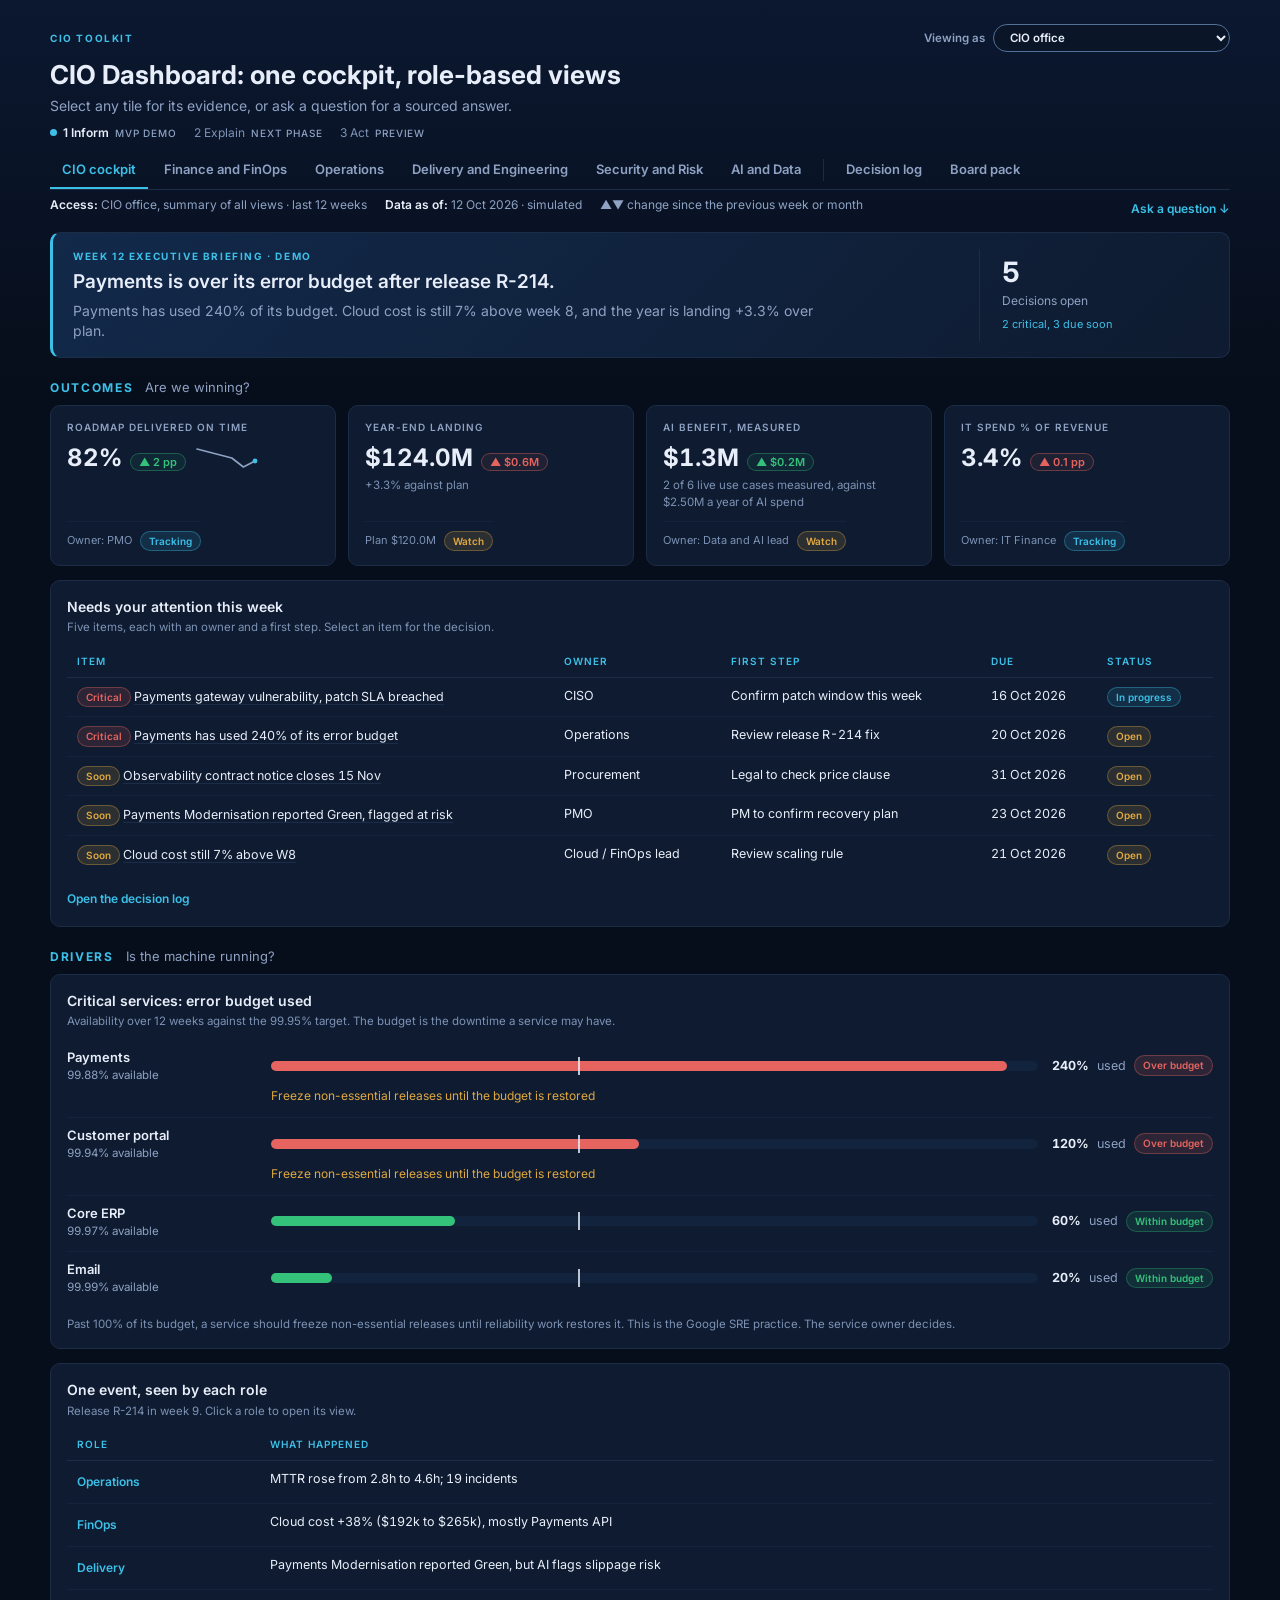
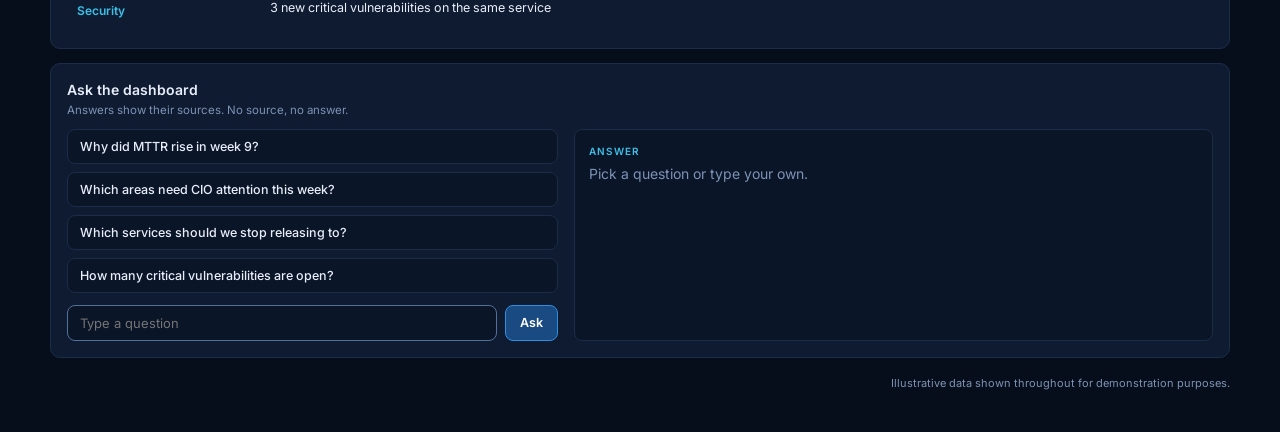
==== index.html @ 907cb919 "Add CIO Toolkit Dashboard v5: outcomes first, error budget, forecast vs plan, DORA, AI value Co-Auth" ====
<!doctype html>
<html lang="en">
<head>
<meta charset="utf-8">
<meta name="viewport" content="width=device-width, initial-scale=1">
<title>CIO Toolkit Role Views</title>
<link rel="preconnect" href="https://fonts.googleapis.com">
<link href="https://fonts.googleapis.com/css2?family=Inter:wght@400;500;600;700&display=swap" rel="stylesheet">
<link rel="stylesheet" href="styles.css">
</head>
<body>
<div class="wrap">
  <div class="top">
    <div class="eyebrow">CIO Toolkit</div>
    <div class="rolebar">
      <label for="role">Viewing as</label><select id="role"></select>
    </div>
  </div>
  <h1>CIO Dashboard: one cockpit, role-based views</h1>
  <p class="lede">Select any tile for its evidence, or ask a question for a sourced answer.</p>
  <ol class="road" aria-label="Programme roadmap">
    <li class="on" aria-current="step">1 Inform <small>MVP demo</small></li>
    <li>2 Explain <small>Next phase</small></li>
    <li>3 Act <small>Preview</small></li>
  </ol>

  <div class="tabs" id="tabs" role="tablist" aria-label="Views"></div>
  <div class="meta" id="meta"></div>
  <div id="view" role="tabpanel"></div>

  <div class="foot">Illustrative data shown throughout for demonstration purposes.</div>
</div>
<dialog id="detail" aria-labelledby="detail-title"><div id="detail-body"></div><button type="button" class="primary" id="close">Close</button></dialog>
<div id="toast" role="status"></div>
<script type="module" src="app.js"></script>
</body>
</html>
---- styles.css ----
:root{color-scheme:dark;--bg:#070e1b;--panel:#0e1b30;--panel2:#0a1527;--line:#1b2c47;--ink:#e8eef9;--muted:#8fa2c3;--dim:#7d92b4;--ctrl:#52709a;--purple-text:#a58df0;--cyan:#3cc0e8;--blue:#2d8fe0;--purple:#8c6fdc;--amber:#e0a840;--green:#34c27a;--red:#e5645f}
*{box-sizing:border-box}
body{margin:0;background:var(--bg);background-image:linear-gradient(180deg,#0b1830 0,#070e1b 380px);color:var(--ink);font:14px/1.45 Inter,"Segoe UI",system-ui,sans-serif;padding-inline:16px}
.wrap{max-width:1180px;margin:0 auto;padding-block:24px 40px}
.eyebrow{font-size:10px;letter-spacing:.16em;text-transform:uppercase;color:var(--cyan);font-weight:700}
h1{font-size:26px;margin:6px 0 4px;font-weight:700;text-wrap:balance}
.lede{color:var(--muted);margin:0 0 16px;max-width:760px}
.steps{display:grid;grid-template-columns:repeat(3,minmax(0,1fr));border:1px solid var(--line);border-radius:12px;padding:3px;background:var(--panel2);margin-bottom:18px}
.step{padding:9px 8px;text-align:center;font-weight:600;font-size:13px;color:var(--dim);border-radius:9px}
.step small{font-size:9px;letter-spacing:.08em;margin-left:6px;text-transform:uppercase}
.step.on{background:linear-gradient(180deg,#1a4a82,#143a68);color:#fff;border:1px solid var(--blue)}
.tabs{display:flex;gap:4px;overflow-x:auto;border-bottom:1px solid var(--line);margin-bottom:14px;scrollbar-width:thin}
.tab{background:none;border:0;border-bottom:2px solid transparent;color:var(--muted);font:600 13px Inter,sans-serif;padding:10px 12px;cursor:pointer;white-space:nowrap}
.tab:hover{color:var(--ink)}
.tab.on{color:var(--cyan);border-bottom-color:var(--cyan)}
.bar{display:flex;flex-wrap:wrap;gap:8px;margin-bottom:14px}
.pill{border:1px solid var(--line);background:var(--panel2);border-radius:999px;padding:5px 12px;font-size:11.5px;color:var(--muted)}
.pill b{color:var(--ink);font-weight:600}
.tiles{display:grid;grid-template-columns:repeat(4,minmax(0,1fr));gap:12px;margin-bottom:14px}
.tile{background:var(--panel);border:1px solid var(--line);border-radius:10px;padding:14px 16px;min-width:0}
.tile .l{font-size:10px;letter-spacing:.1em;text-transform:uppercase;color:var(--muted);font-weight:600}
.tile .v{font-size:24px;font-weight:700;margin:6px 0 2px;font-variant-numeric:tabular-nums}
.tile .s{font-size:11.5px;color:var(--dim)}
.tile .s.warn{color:var(--amber)}.tile .s.good{color:var(--green)}.tile .s.bad{color:var(--red)}
.grid2{display:grid;grid-template-columns:minmax(0,1.25fr) minmax(0,1fr);gap:12px;margin-bottom:14px}
.panel{background:var(--panel);border:1px solid var(--line);border-radius:10px;padding:16px;margin-bottom:14px;min-width:0}
.grid2 .panel{margin-bottom:0}
.panel h3{margin:0 0 2px;font-size:14px;font-weight:600}
.panel .sub{font-size:11.5px;color:var(--dim);margin:0 0 10px}
.chart{overflow-x:auto}
.chart svg{display:block;width:100%;min-width:440px;height:auto}
.chart text{fill:var(--dim);font-size:11px;font-family:Inter,sans-serif}
.legend{display:flex;gap:14px;flex-wrap:wrap;font-size:11px;color:var(--muted);margin-top:6px}
.legend i{display:inline-block;width:9px;height:9px;border-radius:2px;margin-right:5px}
.tw{overflow-x:auto}
table{border-collapse:collapse;width:100%;font-size:12.5px;font-variant-numeric:tabular-nums}
th{font-size:10px;letter-spacing:.1em;text-transform:uppercase;color:var(--cyan);font-weight:600;text-align:left;padding:8px 10px;border-bottom:1px solid var(--line);white-space:nowrap}
td{padding:9px 10px;border-bottom:1px solid #14243c;vertical-align:top}
td.r,th.r{text-align:right}
tr:last-child td{border-bottom:0}
.b{display:inline-block;font-size:10px;font-weight:600;padding:2px 8px;border-radius:999px;white-space:nowrap}
.b-red{background:rgba(229,100,95,.15);color:var(--red);border:1px solid rgba(229,100,95,.35)}
.b-green{background:rgba(52,194,122,.12);color:var(--green);border:1px solid rgba(52,194,122,.3)}
.b-amber{background:rgba(224,168,64,.14);color:var(--amber);border:1px solid rgba(224,168,64,.35)}
.b-blue{background:rgba(60,192,232,.12);color:var(--cyan);border:1px solid rgba(60,192,232,.35)}
.src{color:var(--dim);font-size:11.5px}
.link{background:none;border:0;color:var(--cyan);font:600 12px Inter,sans-serif;cursor:pointer;padding:0}
.hb{display:grid;grid-template-columns:minmax(90px,150px) minmax(0,1fr) 64px;gap:10px;align-items:center;margin:9px 0;font-size:12.5px}
.hb .t{height:10px;background:#12233d;border-radius:5px;position:relative}
.hb .f{height:100%;border-radius:5px}
.hb .tg{position:absolute;top:-4px;bottom:-4px;width:2px;background:var(--amber)}
.hb .n{text-align:right;font-variant-numeric:tabular-nums;color:var(--ink)}
.note{border:1px solid rgba(224,168,64,.35);background:rgba(224,168,64,.07);color:var(--amber);border-radius:8px;padding:9px 12px;font-size:12px;margin-bottom:14px}
.note.info{border-color:rgba(60,192,232,.3);background:rgba(60,192,232,.06);color:var(--cyan)}
.ask{display:grid;grid-template-columns:minmax(0,1fr) minmax(0,1.3fr);gap:16px}
.qs{display:flex;flex-direction:column;gap:8px}
.q{text-align:left;background:var(--panel2);border:1px solid var(--line);color:var(--ink);font:500 12.5px Inter,sans-serif;padding:9px 12px;border-radius:8px;cursor:pointer}
.q:hover,.q.on{border-color:var(--cyan)}
.askf{display:flex;gap:8px;margin-top:4px}
.askf input{flex:1;min-width:0;background:var(--panel2);border:1px solid var(--line);color:var(--ink);border-radius:8px;padding:9px 12px;font:13px Inter,sans-serif}
.askf button{background:#1a4a82;border:1px solid var(--blue);color:#fff;border-radius:8px;padding:0 14px;font:600 12.5px Inter,sans-serif;cursor:pointer}
.ans{background:var(--panel2);border:1px solid var(--line);border-radius:8px;padding:14px;min-height:150px}
.ans .h{font-size:10px;letter-spacing:.1em;text-transform:uppercase;color:var(--cyan);font-weight:600;margin-bottom:6px}
.ans.deny .h{color:var(--amber)}
.ans p{margin:0 0 10px}
.chips{display:flex;flex-wrap:wrap;gap:6px}
.chip{font-size:11px;border:1px solid var(--line);border-radius:6px;padding:3px 8px;color:var(--muted)}
.cols3{display:grid;grid-template-columns:repeat(3,minmax(0,1fr));gap:12px}
.dec{display:flex;gap:10px;margin:0 0 10px;color:var(--muted)}
.dec b.n{color:var(--cyan);min-width:18px}
.tile{position:relative}
.tile .ai{position:absolute;top:12px;right:12px;font-size:9px;letter-spacing:.06em;text-transform:uppercase;border-radius:999px;padding:1px 7px;font-weight:600;border:1px solid var(--line);color:var(--dim)}
.tile .ai.hi{color:var(--cyan);border-color:rgba(60,192,232,.4)}
.tile .ai.md{color:var(--purple);border-color:rgba(140,111,220,.45)}
.tile .l{padding-right:62px}
.chip{cursor:pointer;background:none;font:11px Inter,sans-serif}
.chip:hover,.chip.on{border-color:var(--cyan);color:var(--cyan)}
.chip:before{content:"\2197";margin-right:5px;color:var(--cyan)}
.prev{margin-top:10px;border-left:2px solid var(--cyan);padding:6px 10px;background:rgba(60,192,232,.05);font-size:12px;color:var(--muted)}
.prev b{color:var(--cyan);font-weight:600;font-size:10px;letter-spacing:.08em;text-transform:uppercase;display:block;margin-bottom:2px}
.verify{font-size:11px;color:var(--dim);margin-top:10px}
.step span.d{display:block;font-weight:400;font-size:10.5px;color:var(--dim);margin-top:2px}
.foot{font-size:11px;color:var(--dim);text-align:right;margin-top:18px}
@media(max-width:860px){.tiles{grid-template-columns:repeat(2,minmax(0,1fr))}.grid2,.ask,.cols3{grid-template-columns:minmax(0,1fr)}h1{font-size:21px}}
@media(max-width:480px){.step small{display:block;margin:0}.tile .v{font-size:20px}}
/* ---------- v3 additions ---------- */
.top{display:flex;justify-content:space-between;align-items:center;gap:12px;flex-wrap:wrap}
.rolebar{display:flex;align-items:center;gap:8px;flex-wrap:wrap;font-size:11.5px;color:var(--muted);max-width:100%}
.rolebar label{font-weight:600}
.rolebar label+select+label{margin-left:6px}
.rolebar select{background:var(--panel2);border:1px solid var(--line);color:var(--ink);border-radius:999px;padding:5px 12px;font:600 11.5px Inter,"Segoe UI",system-ui,sans-serif;cursor:pointer;max-width:100%}
:focus-visible{outline:2px solid var(--cyan);outline-offset:2px}
button,select{touch-action:manipulation}

/* tabs: separator before the Act group */
.tabsep{flex:none;width:1px;background:var(--line);margin:8px 6px}

/* tiles are buttons that open their evidence */
button.tile{display:flex;flex-direction:column;width:100%;text-align:left;color:inherit;font:inherit;cursor:pointer;transition:border-color .15s,transform .15s}
.tile .tf{margin-top:auto}
.tile .s{margin-bottom:10px}
button.tile:hover{border-color:var(--cyan);transform:translateY(-1px)}
.tile.locked{opacity:.7}
.tile .s{color:var(--dim)}
.tile .v{display:flex;align-items:baseline;gap:8px;flex-wrap:wrap}
.dl{font:600 11px Inter,sans-serif;border-radius:999px;padding:1px 8px;border:1px solid var(--line);white-space:nowrap}
.dl-good{color:var(--green);border-color:rgba(52,194,122,.35);background:rgba(52,194,122,.08)}
.dl-bad{color:var(--red);border-color:rgba(229,100,95,.4);background:rgba(229,100,95,.08)}
.dl-flat{color:var(--muted)}
.tf{display:flex;justify-content:space-between;align-items:center;gap:6px 8px;flex-wrap:wrap;border-top:1px solid #14243c;margin-top:10px;padding-top:9px;font-size:11px;color:var(--dim)}

/* briefing banner */
.briefing{display:grid;grid-template-columns:minmax(0,1fr) 230px;gap:24px;background:linear-gradient(135deg,#12294a,#0e1b30);border:1px solid var(--line);border-left:3px solid var(--cyan);border-radius:10px;padding:18px 22px;margin-bottom:14px}
.briefing.solo{grid-template-columns:minmax(0,1fr)}
.briefing .eyebrow{font-size:10px}
.briefing h2{margin:6px 0 6px;font-size:19px;line-height:1.3;font-weight:600;text-wrap:balance}
.briefing p{margin:0;color:var(--muted);max-width:760px}
.briefing .summary{border-left:1px solid var(--line);padding-left:22px;display:flex;flex-direction:column;justify-content:center;min-width:0}
.briefing .summary strong{font-size:28px;font-variant-numeric:tabular-nums;line-height:1.1}
.briefing .summary span{font-size:12px;color:var(--muted);margin-top:4px}
.briefing .summary small{font-size:11px;color:var(--cyan);margin-top:8px}

/* decision log and status */
.rowbtn{background:none;border:0;padding:0;color:var(--ink);font:inherit;text-align:left;cursor:pointer;text-decoration:underline;text-decoration-color:var(--line);text-underline-offset:3px}
.rowbtn:hover{color:var(--cyan);text-decoration-color:var(--cyan)}
.stsel{background:var(--panel2);border:1px solid var(--line);color:var(--ink);border-radius:8px;padding:5px 8px;font:12px Inter,sans-serif;cursor:pointer}
.tfoot{margin:12px 0 0;display:flex;gap:12px;align-items:center;flex-wrap:wrap}

/* buttons */
.primary{background:#1a4a82;border:1px solid var(--blue);color:#fff;border-radius:8px;padding:8px 14px;font:600 12.5px Inter,sans-serif;cursor:pointer}
.secondary{background:var(--panel2);border:1px solid var(--line);color:var(--ink);border-radius:8px;padding:7px 12px;font:600 12px Inter,sans-serif;cursor:pointer}
.secondary:hover,.primary:hover{border-color:var(--cyan)}

/* evidence and decision dialog */
dialog{border:1px solid var(--line);border-radius:12px;padding:24px;width:min(620px,92vw);max-height:88vh;overflow:auto;background:var(--panel);color:var(--ink);box-shadow:0 25px 80px rgba(0,0,0,.55)}
dialog::backdrop{background:rgba(3,8,18,.72)}
dialog h2{margin:6px 0 8px;font-size:20px;line-height:1.3}
dialog h3{font-size:14px;margin:16px 0 6px}
dialog p{margin:8px 0}
dialog .muted,.muted{color:var(--muted)}
dialog .primary{margin-top:16px}
.source{background:var(--panel2);border:1px solid var(--line);border-radius:8px;padding:12px 14px;font-size:12.5px;line-height:1.8;color:var(--muted);overflow-wrap:anywhere}
.source b{color:var(--ink);font-weight:600}
#toast{position:fixed;bottom:20px;right:20px;max-width:calc(100vw - 32px);background:#1a4a82;border:1px solid var(--blue);color:#fff;padding:11px 16px;border-radius:8px;display:none;z-index:10;font-size:13px}

/* board pack */
.sh{display:flex;justify-content:space-between;align-items:center;gap:12px;flex-wrap:wrap;margin-bottom:12px;font-size:12px;color:var(--muted)}
.pack{max-width:860px;margin:0 auto 14px;padding:28px}
.pack h2{font-size:24px;margin:6px 0 4px}
.pack h3{font-size:15px;border-top:1px solid var(--line);padding-top:16px;margin:22px 0 8px}
.pack p,.pack li{font-size:13.5px;line-height:1.7}
.pack li{margin:6px 0}

@media(max-width:860px){.briefing{grid-template-columns:minmax(0,1fr)}.briefing .summary{border-left:0;border-top:1px solid var(--line);padding:12px 0 0;flex-direction:row;flex-wrap:wrap;align-items:baseline;justify-content:flex-start;gap:2px 12px}.briefing .summary span,.briefing .summary small{margin-top:0}}
@media(max-width:480px){.rolebar{display:grid;grid-template-columns:auto minmax(0,1fr);gap:6px 8px;width:100%}.rolebar label+select+label{margin-left:0}.tile .ai{position:static;align-self:flex-start;margin-bottom:6px}.tile .l{padding-right:0}.hs{display:none}.tf{flex-direction:column;align-items:flex-start}.briefing{padding:16px}.briefing h2{font-size:17px}.pack{padding:18px}}

/* ---------- v3.1: accessibility and research-driven refinements ---------- */
.sr{position:absolute;width:1px;height:1px;margin:-1px;overflow:hidden;clip:rect(0,0,0,0);white-space:nowrap;border:0;padding:0}
/* control boundaries need 3:1 contrast (WCAG 1.4.11); text contrast tokens meet 4.5:1 (WCAG 1.4.3) */
.askf input,.rolebar select,.stsel,.secondary{border-color:var(--ctrl)}
.tile .ai.md{color:var(--purple-text)}
.tile .ai{font-size:10px}
/* pointer targets of at least 24px (WCAG 2.5.8) */
.link{min-height:24px;padding:4px 0}
.chip{padding:5px 9px}

/* sparkline: a trend glyph, word-sized, no axes */
.spark{margin-left:auto;width:64px;height:24px;flex:none;align-self:center}
.spark path{fill:none;stroke:var(--muted);stroke-width:1.6;stroke-linejoin:round;stroke-linecap:round}
.spark circle{fill:var(--cyan)}

/* critical services strip: name, value and a text status (never colour alone) */
.svcs{display:grid;grid-template-columns:repeat(4,minmax(0,1fr));gap:10px}
.svc{background:var(--panel2);border:1px solid var(--line);border-radius:8px;padding:10px 12px;min-width:0}
.svc .n{font-size:12px;color:var(--muted)}
.svc .a{font-size:19px;font-weight:700;font-variant-numeric:tabular-nums;margin:2px 0 6px}
@media(max-width:860px){.svcs{grid-template-columns:repeat(2,minmax(0,1fr))}}

@media(prefers-reduced-motion:reduce){*{transition:none !important;animation:none !important;scroll-behavior:auto !important}button.tile:hover{transform:none}}
/* ---------- v4: lighter chrome, so the answer and the actions come first ---------- */
h1{margin:4px 0 2px}
.lede{margin:0 0 8px}
.road{list-style:none;display:flex;gap:6px 18px;flex-wrap:wrap;margin:0 0 10px;padding:0;font-size:12px;color:var(--dim)}
.road li{display:flex;align-items:baseline;gap:6px}
.road li.on{color:var(--ink);font-weight:600}
.road li.on::before{content:"";width:7px;height:7px;border-radius:50%;background:var(--cyan);align-self:center;flex:none}
.road small{font-size:10px;letter-spacing:.08em;text-transform:uppercase;color:var(--muted);font-weight:500}
.tabs{margin-bottom:6px}
.meta{display:flex;flex-wrap:wrap;gap:2px 18px;font-size:12px;color:var(--muted);margin:0 0 12px;min-height:18px}
.meta b{color:var(--ink);font-weight:600}
.meta .askjump{margin-left:auto;color:var(--cyan);font-weight:600}
.tile .l{padding-right:0}
.briefing{padding:16px 20px}
.briefing.solo h2{margin-bottom:4px}

/* critical services: one compact row per service */
.svc{padding:8px 12px}
.svc .a{display:inline;font-size:17px;margin:0 8px 0 0}
.svc .r{display:flex;align-items:center;flex-wrap:wrap;gap:4px 8px;margin-top:2px}

@media(max-width:480px){
  .rolebar{display:grid;grid-template-columns:minmax(0,1fr) auto;gap:6px 8px;width:100%}
  .rolebar>label{position:absolute;width:1px;height:1px;overflow:hidden;clip:rect(0,0,0,0);white-space:nowrap}
  .lede{font-size:13px}
  h1{font-size:20px}
  .road{display:none}
}
/* ---------- v5: section labels, error budget ---------- */
.chart.wide svg{min-width:640px}
.sec-h{display:flex;align-items:baseline;flex-wrap:wrap;gap:2px 12px;margin:20px 0 8px}
.sec-h h2{margin:0;font-size:12px;letter-spacing:.14em;text-transform:uppercase;color:var(--cyan)}
.sec-h span{color:var(--muted);font-size:13px}
.eb{display:grid;gap:4px}
.ebrow{display:grid;grid-template-columns:minmax(120px,190px) minmax(0,1fr) minmax(150px,auto);gap:4px 14px;align-items:center;padding:8px 0;border-top:1px solid #14243c}
.ebrow:first-child{border-top:0}
.ebn{font-size:13px;font-weight:600}
.eba{display:block;font-size:11.5px;font-weight:400;color:var(--muted);font-variant-numeric:tabular-nums}
.ebt{position:relative;height:10px;background:#12233d;border-radius:5px}
.ebf{height:100%;border-radius:5px}
.ebf.ok{background:var(--green)}.ebf.caution{background:var(--amber)}.ebf.over{background:var(--red)}
.ebm{position:absolute;top:-4px;bottom:-4px;width:2px;background:var(--ink);opacity:.8}
.ebv{font-size:12.5px;color:var(--muted);display:flex;align-items:center;gap:8px;flex-wrap:wrap;justify-content:flex-end}
.ebv b{color:var(--ink);font-variant-numeric:tabular-nums}
.ebact{grid-column:2 / -1;font-size:12px;color:var(--amber)}
@media(max-width:640px){.ebrow{grid-template-columns:minmax(0,1fr)}.ebv{justify-content:flex-start}.ebact{grid-column:auto}}
@media print{
  body{background:#fff !important;color:#111 !important;padding-inline:0}
  .top,.lede,h1,.steps,.road,.tabs,.bar,.meta,.foot,.no-print,#toast,dialog{display:none !important}
  .wrap{max-width:none;padding-block:0}
  .panel{background:#fff !important;border:0 !important;color:#111 !important}
  .pack{max-width:none;padding:0}
  .pack h2,.pack h3,.pack p,.pack li,.pack b,.muted{color:#111 !important}
  .pack h3{border-top-color:#999}
  .note{background:#f3f3f3 !important;color:#333 !important;border-color:#999 !important}
  .eyebrow{color:#555 !important}
}
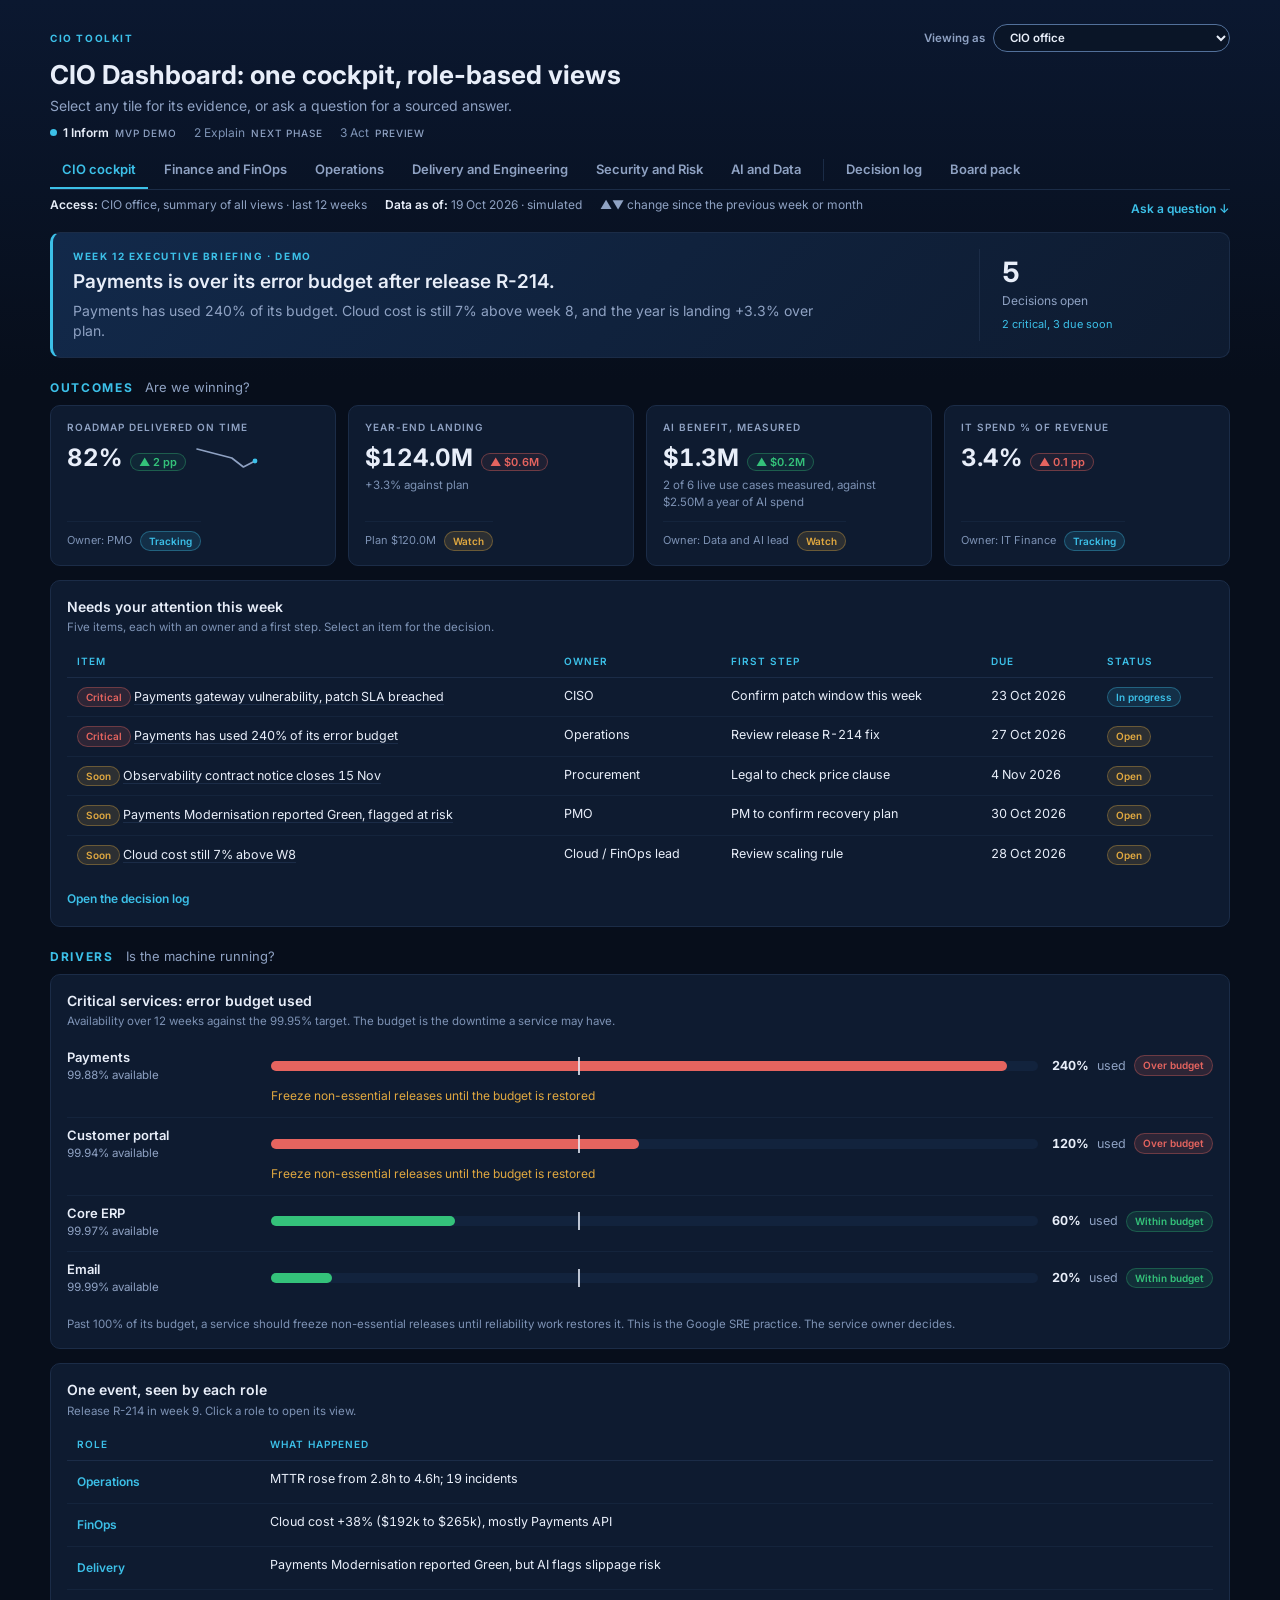
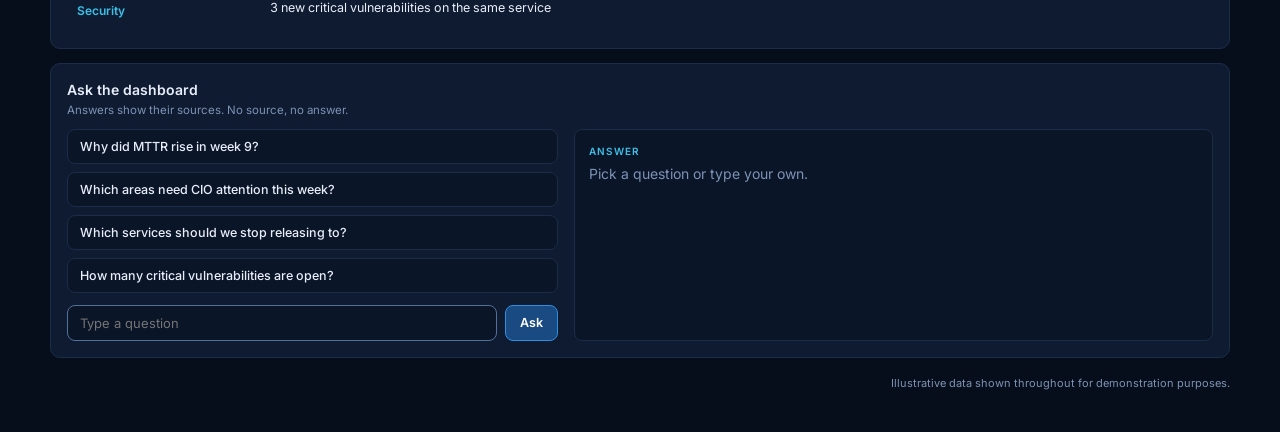
==== commit fd55eb71: "Final: rename to CIO Toolkit Dashboard, link preview image, skip link, current demo dates Co-Authore" ====
--- a/index.html
+++ b/index.html
@@ -3,12 +3,25 @@
 <head>
 <meta charset="utf-8">
 <meta name="viewport" content="width=device-width, initial-scale=1">
-<title>CIO Toolkit Role Views</title>
+<title>CIO Toolkit Dashboard</title>
+<meta name="description" content="One cockpit and role-based views for CIO decisions: outcomes, decisions, reliability, spend and AI value. Illustrative data.">
+<meta name="theme-color" content="#070e1b">
+<meta property="og:type" content="website">
+<meta property="og:site_name" content="CIO Toolkit">
+<meta property="og:title" content="CIO Toolkit Dashboard">
+<meta property="og:description" content="One cockpit and role-based views for CIO decisions: outcomes, decisions, reliability, spend and AI value. Illustrative data.">
+<meta property="og:url" content="https://mittal091.github.io/cio-toolkit-dashboard-v5/">
+<meta property="og:image" content="https://mittal091.github.io/cio-toolkit-dashboard-v5/og-image.png">
+<meta property="og:image:width" content="1200">
+<meta property="og:image:height" content="630">
+<meta name="twitter:card" content="summary_large_image">
+<link rel="icon" href="data:image/svg+xml,%3Csvg xmlns='http://www.w3.org/2000/svg' viewBox='0 0 32 32'%3E%3Crect width='32' height='32' rx='7' fill='%23123a68'/%3E%3Ctext x='16' y='23' font-family='Arial,sans-serif' font-size='19' font-weight='700' text-anchor='middle' fill='%233cc0e8'%3EC%3C/text%3E%3C/svg%3E">
 <link rel="preconnect" href="https://fonts.googleapis.com">
 <link href="https://fonts.googleapis.com/css2?family=Inter:wght@400;500;600;700&display=swap" rel="stylesheet">
 <link rel="stylesheet" href="styles.css">
 </head>
 <body>
+<a class="skip" href="#view">Skip to content</a>
 <div class="wrap">
   <div class="top">
     <div class="eyebrow">CIO Toolkit</div>
@@ -26,7 +39,7 @@
 
   <div class="tabs" id="tabs" role="tablist" aria-label="Views"></div>
   <div class="meta" id="meta"></div>
-  <div id="view" role="tabpanel"></div>
+  <div id="view" role="tabpanel" tabindex="-1"></div>
 
   <div class="foot">Illustrative data shown throughout for demonstration purposes.</div>
 </div>
--- a/styles.css
+++ b/styles.css
@@ -223,9 +223,13 @@
 .ebv b{color:var(--ink);font-variant-numeric:tabular-nums}
 .ebact{grid-column:2 / -1;font-size:12px;color:var(--amber)}
 @media(max-width:640px){.ebrow{grid-template-columns:minmax(0,1fr)}.ebv{justify-content:flex-start}.ebact{grid-column:auto}}
+/* skip link for keyboard users (WCAG 2.4.1) */
+.skip{position:absolute;left:-9999px;top:8px;z-index:30;background:var(--panel);color:var(--ink);padding:8px 14px;border:1px solid var(--cyan);border-radius:8px;font-weight:600;font-size:13px}
+.skip:focus{left:12px}
+#view:focus{outline:none}
 @media print{
   body{background:#fff !important;color:#111 !important;padding-inline:0}
-  .top,.lede,h1,.steps,.road,.tabs,.bar,.meta,.foot,.no-print,#toast,dialog{display:none !important}
+  .skip,.top,.lede,h1,.steps,.road,.tabs,.bar,.meta,.foot,.no-print,#toast,dialog{display:none !important}
   .wrap{max-width:none;padding-block:0}
   .panel{background:#fff !important;border:0 !important;color:#111 !important}
   .pack{max-width:none;padding:0}
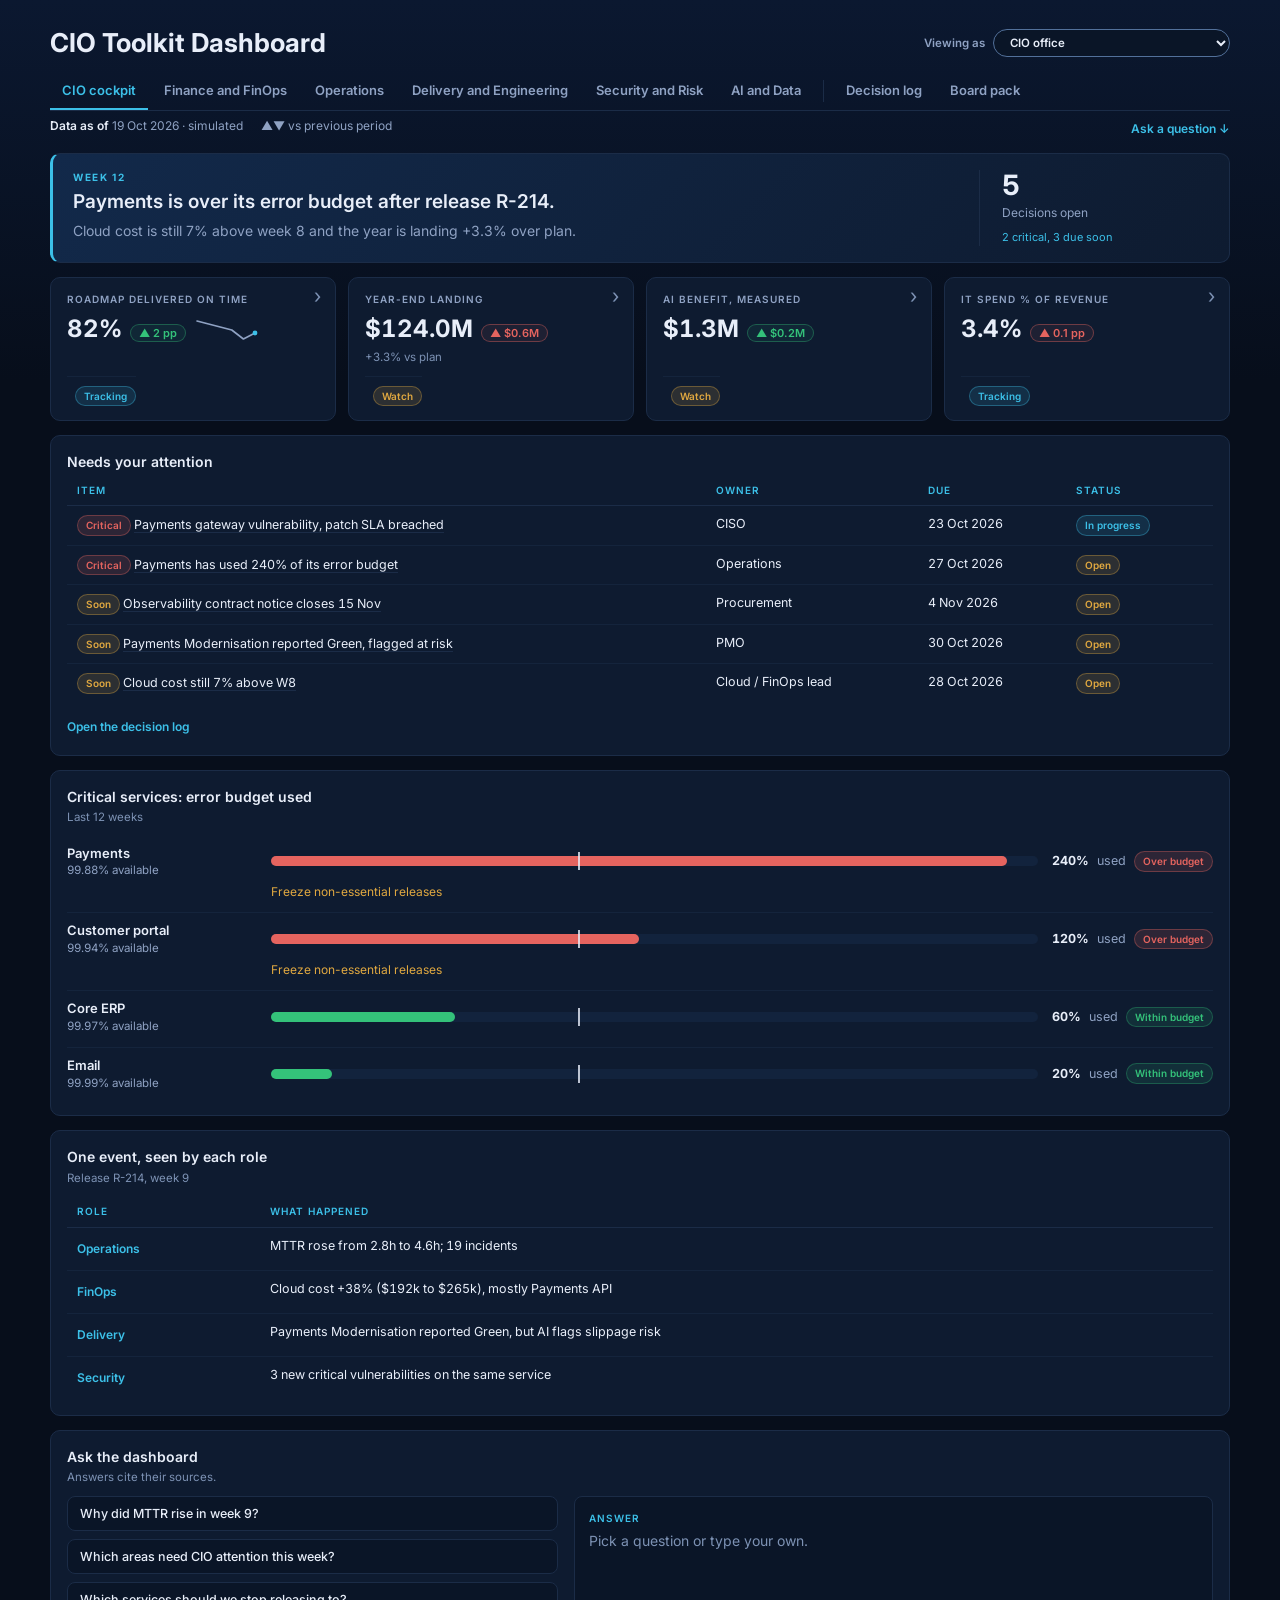
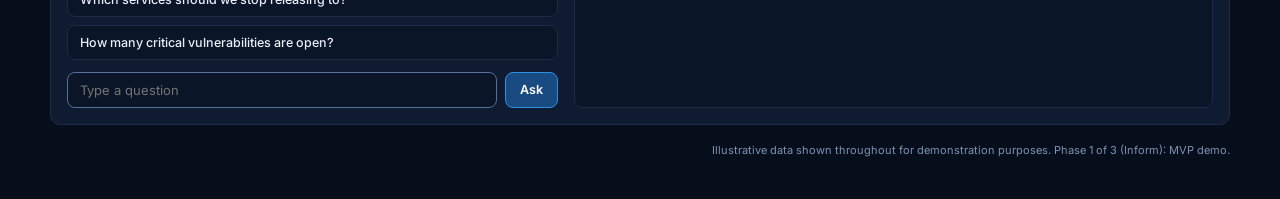
==== commit e9accdd5: "Simplify: remove commentary and clutter, shorter banners and tiles, details behind More detail Co-Au" ====
--- a/index.html
+++ b/index.html
@@ -24,24 +24,17 @@
 <a class="skip" href="#view">Skip to content</a>
 <div class="wrap">
   <div class="top">
-    <div class="eyebrow">CIO Toolkit</div>
+    <h1>CIO Toolkit Dashboard</h1>
     <div class="rolebar">
       <label for="role">Viewing as</label><select id="role"></select>
     </div>
   </div>
-  <h1>CIO Dashboard: one cockpit, role-based views</h1>
-  <p class="lede">Select any tile for its evidence, or ask a question for a sourced answer.</p>
-  <ol class="road" aria-label="Programme roadmap">
-    <li class="on" aria-current="step">1 Inform <small>MVP demo</small></li>
-    <li>2 Explain <small>Next phase</small></li>
-    <li>3 Act <small>Preview</small></li>
-  </ol>
 
   <div class="tabs" id="tabs" role="tablist" aria-label="Views"></div>
   <div class="meta" id="meta"></div>
   <div id="view" role="tabpanel" tabindex="-1"></div>
 
-  <div class="foot">Illustrative data shown throughout for demonstration purposes.</div>
+  <div class="foot">Illustrative data shown throughout for demonstration purposes. Phase 1 of 3 (Inform): MVP demo.</div>
 </div>
 <dialog id="detail" aria-labelledby="detail-title"><div id="detail-body"></div><button type="button" class="primary" id="close">Close</button></dialog>
 <div id="toast" role="status"></div>
--- a/styles.css
+++ b/styles.css
@@ -227,6 +227,16 @@
 .skip{position:absolute;left:-9999px;top:8px;z-index:30;background:var(--panel);color:var(--ink);padding:8px 14px;border:1px solid var(--cyan);border-radius:8px;font-weight:600;font-size:13px}
 .skip:focus{left:12px}
 #view:focus{outline:none}
+/* ---------- final: simpler chrome ---------- */
+.top h1{margin:0}
+.top{margin-bottom:10px}
+button.tile::after{content:"\203A";position:absolute;top:8px;right:14px;color:var(--dim);font-size:20px;line-height:1}
+.tile .l{padding-right:20px}
+.meta .askjump{margin-left:auto}
+.tw .wide{min-width:410px}
+@media(max-width:640px){.tw .wide{min-width:0}}
+.more summary{cursor:pointer;color:var(--cyan);font-size:13px;margin-top:14px;padding:4px 0}
+.more[open] summary{margin-bottom:8px}
 @media print{
   body{background:#fff !important;color:#111 !important;padding-inline:0}
   .skip,.top,.lede,h1,.steps,.road,.tabs,.bar,.meta,.foot,.no-print,#toast,dialog{display:none !important}
